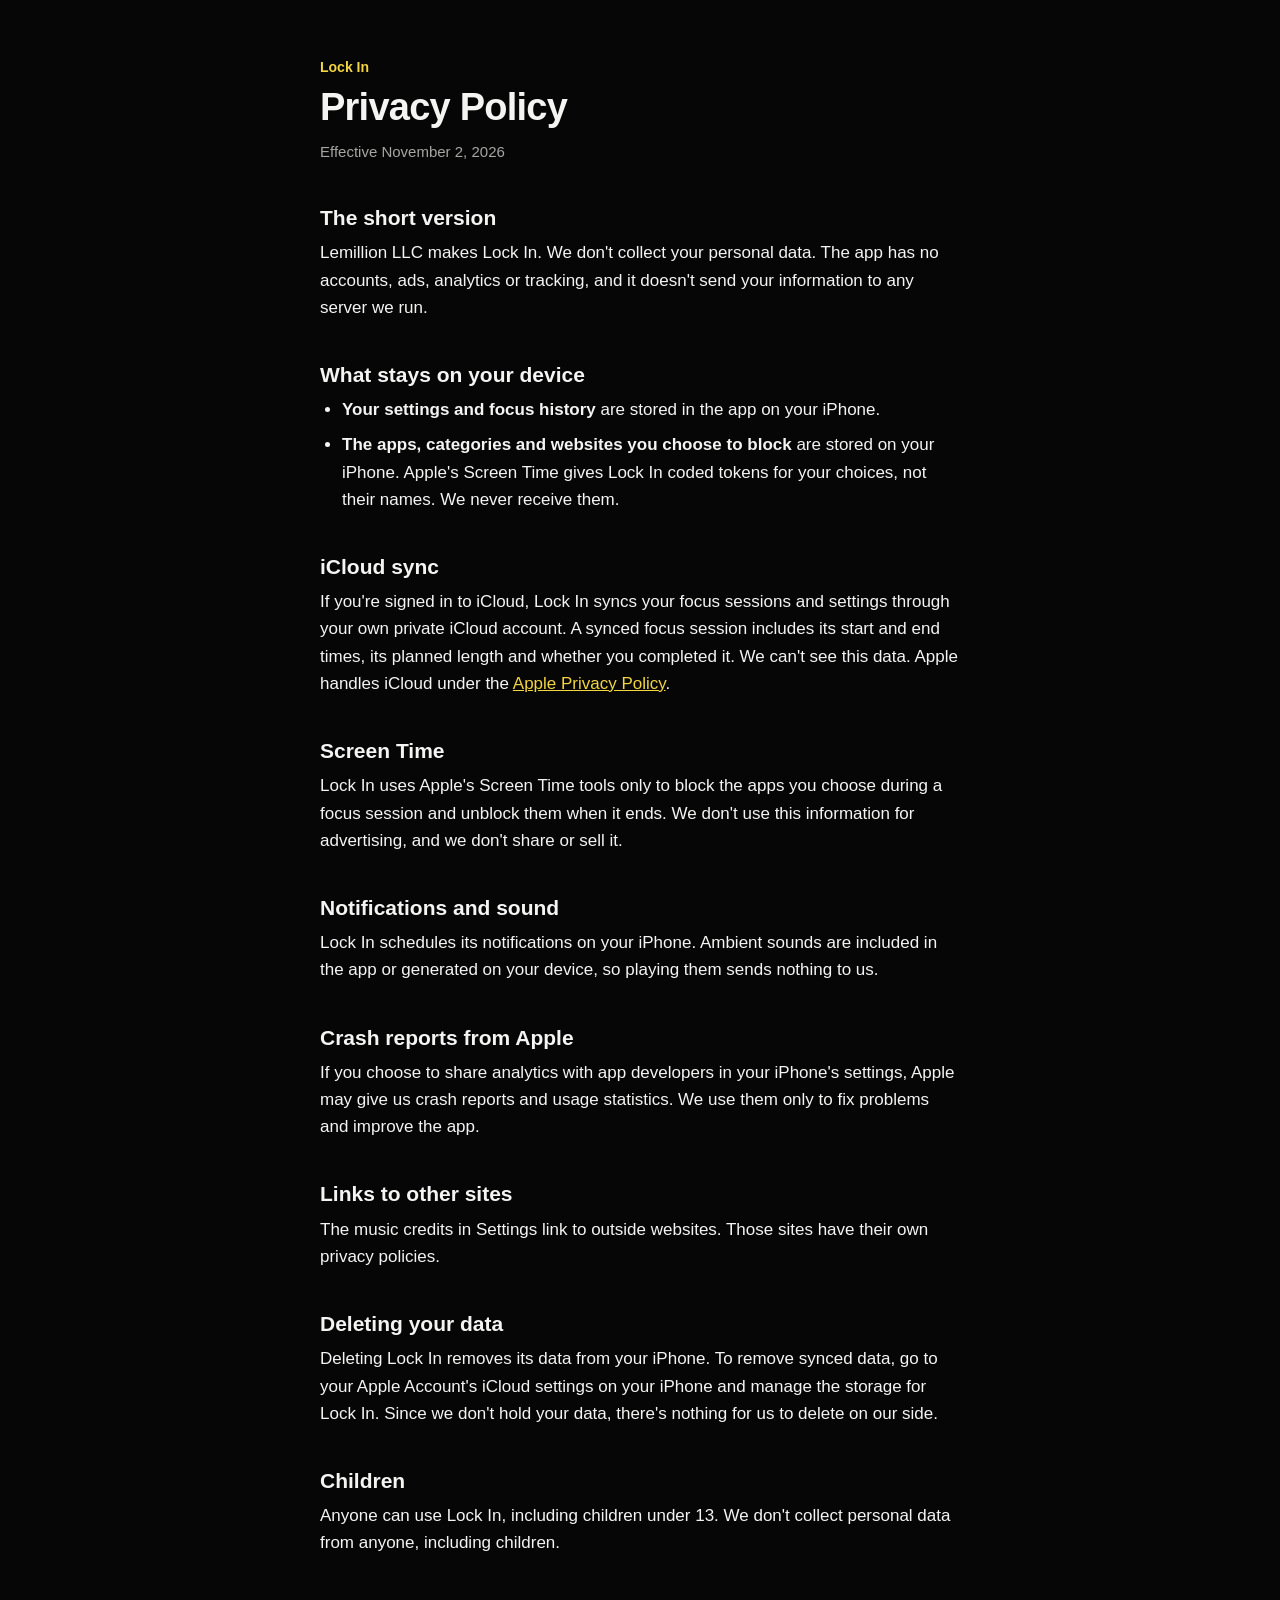
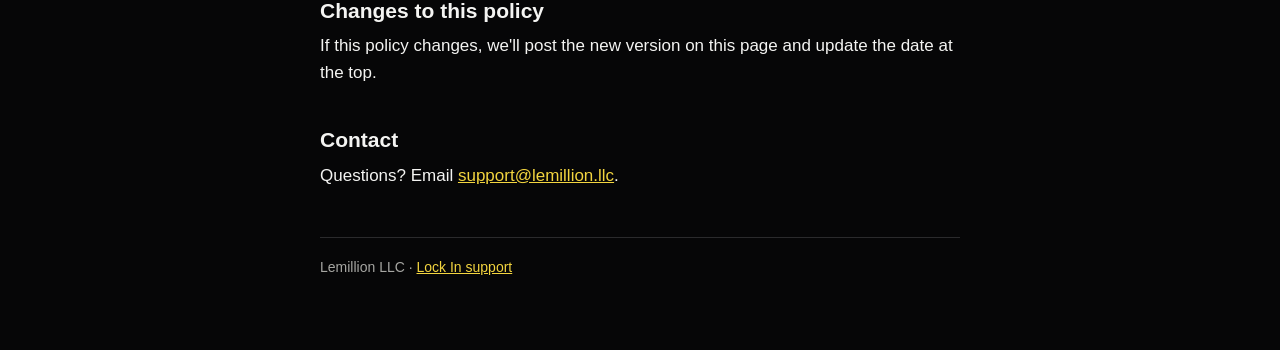
==== lockin/privacy/index.html @ cf345d86 "Add Lock In privacy policy and support pages Co-Authored-By: Claude Opus 5.5 <noreply@anthropic.com>" ====
<!doctype html>
<html lang="en">
<head>
<meta charset="utf-8">
<meta name="viewport" content="width=device-width, initial-scale=1">
<title>Lock In Privacy Policy</title>
<meta name="description" content="How the Lock In focus timer handles your data.">
<link rel="stylesheet" href="../style.css">
</head>
<body>
<main>
<p class="app">Lock In</p>
<h1>Privacy Policy</h1>
<p class="note">Effective November 2, 2026</p>

<h2>The short version</h2>
<p>Lemillion LLC makes Lock In. We don't collect your personal data. The app has no accounts, ads, analytics or tracking, and it doesn't send your information to any server we run.</p>

<h2>What stays on your device</h2>
<ul>
<li><strong>Your settings and focus history</strong> are stored in the app on your iPhone.</li>
<li><strong>The apps, categories and websites you choose to block</strong> are stored on your iPhone. Apple's Screen Time gives Lock In coded tokens for your choices, not their names. We never receive them.</li>
</ul>

<h2>iCloud sync</h2>
<p>If you're signed in to iCloud, Lock In syncs your focus sessions and settings through your own private iCloud account. A synced focus session includes its start and end times, its planned length and whether you completed it. We can't see this data. Apple handles iCloud under the <a href="https://www.apple.com/legal/privacy/">Apple Privacy Policy</a>.</p>

<h2>Screen Time</h2>
<p>Lock In uses Apple's Screen Time tools only to block the apps you choose during a focus session and unblock them when it ends. We don't use this information for advertising, and we don't share or sell it.</p>

<h2>Notifications and sound</h2>
<p>Lock In schedules its notifications on your iPhone. Ambient sounds are included in the app or generated on your device, so playing them sends nothing to us.</p>

<h2>Crash reports from Apple</h2>
<p>If you choose to share analytics with app developers in your iPhone's settings, Apple may give us crash reports and usage statistics. We use them only to fix problems and improve the app.</p>

<h2>Links to other sites</h2>
<p>The music credits in Settings link to outside websites. Those sites have their own privacy policies.</p>

<h2>Deleting your data</h2>
<p>Deleting Lock In removes its data from your iPhone. To remove synced data, go to your Apple Account's iCloud settings on your iPhone and manage the storage for Lock In. Since we don't hold your data, there's nothing for us to delete on our side.</p>

<h2>Children</h2>
<p>Anyone can use Lock In, including children under 13. We don't collect personal data from anyone, including children.</p>

<h2>Changes to this policy</h2>
<p>If this policy changes, we'll post the new version on this page and update the date at the top.</p>

<h2>Contact</h2>
<p>Questions? Email <a href="mailto:support@lemillion.llc">support@lemillion.llc</a>.</p>

<footer>Lemillion LLC · <a href="../support/">Lock In support</a></footer>
</main>
</body>
</html>
---- lockin/style.css ----
:root {
  --bg: #060607;
  --text: #f4f4f2;
  --muted: #a6a6a2;
  --line: #2a2a2c;
  --accent: #f3d53f;
}
* { box-sizing: border-box; }
html { -webkit-text-size-adjust: 100%; }
body {
  margin: 0;
  background: var(--bg);
  color: var(--text);
  font: 17px/1.6 -apple-system, BlinkMacSystemFont, "Helvetica Neue", Arial, sans-serif;
}
main { max-width: 680px; margin: 0 auto; padding: 56px 20px 72px; }
.app { margin: 0 0 8px; color: var(--accent); font-size: 14px; font-weight: 600; }
h1 { margin: 0; font-size: 38px; line-height: 1.15; letter-spacing: -0.02em; }
.note { margin: 10px 0 0; color: var(--muted); font-size: 15px; }
h2 { margin: 40px 0 8px; font-size: 21px; line-height: 1.3; }
p, ul { margin: 0 0 14px; }
ul { padding-left: 22px; }
li { margin-bottom: 8px; }
a { color: var(--accent); overflow-wrap: anywhere; }
footer { margin-top: 48px; padding-top: 18px; border-top: 1px solid var(--line); color: var(--muted); font-size: 14px; }
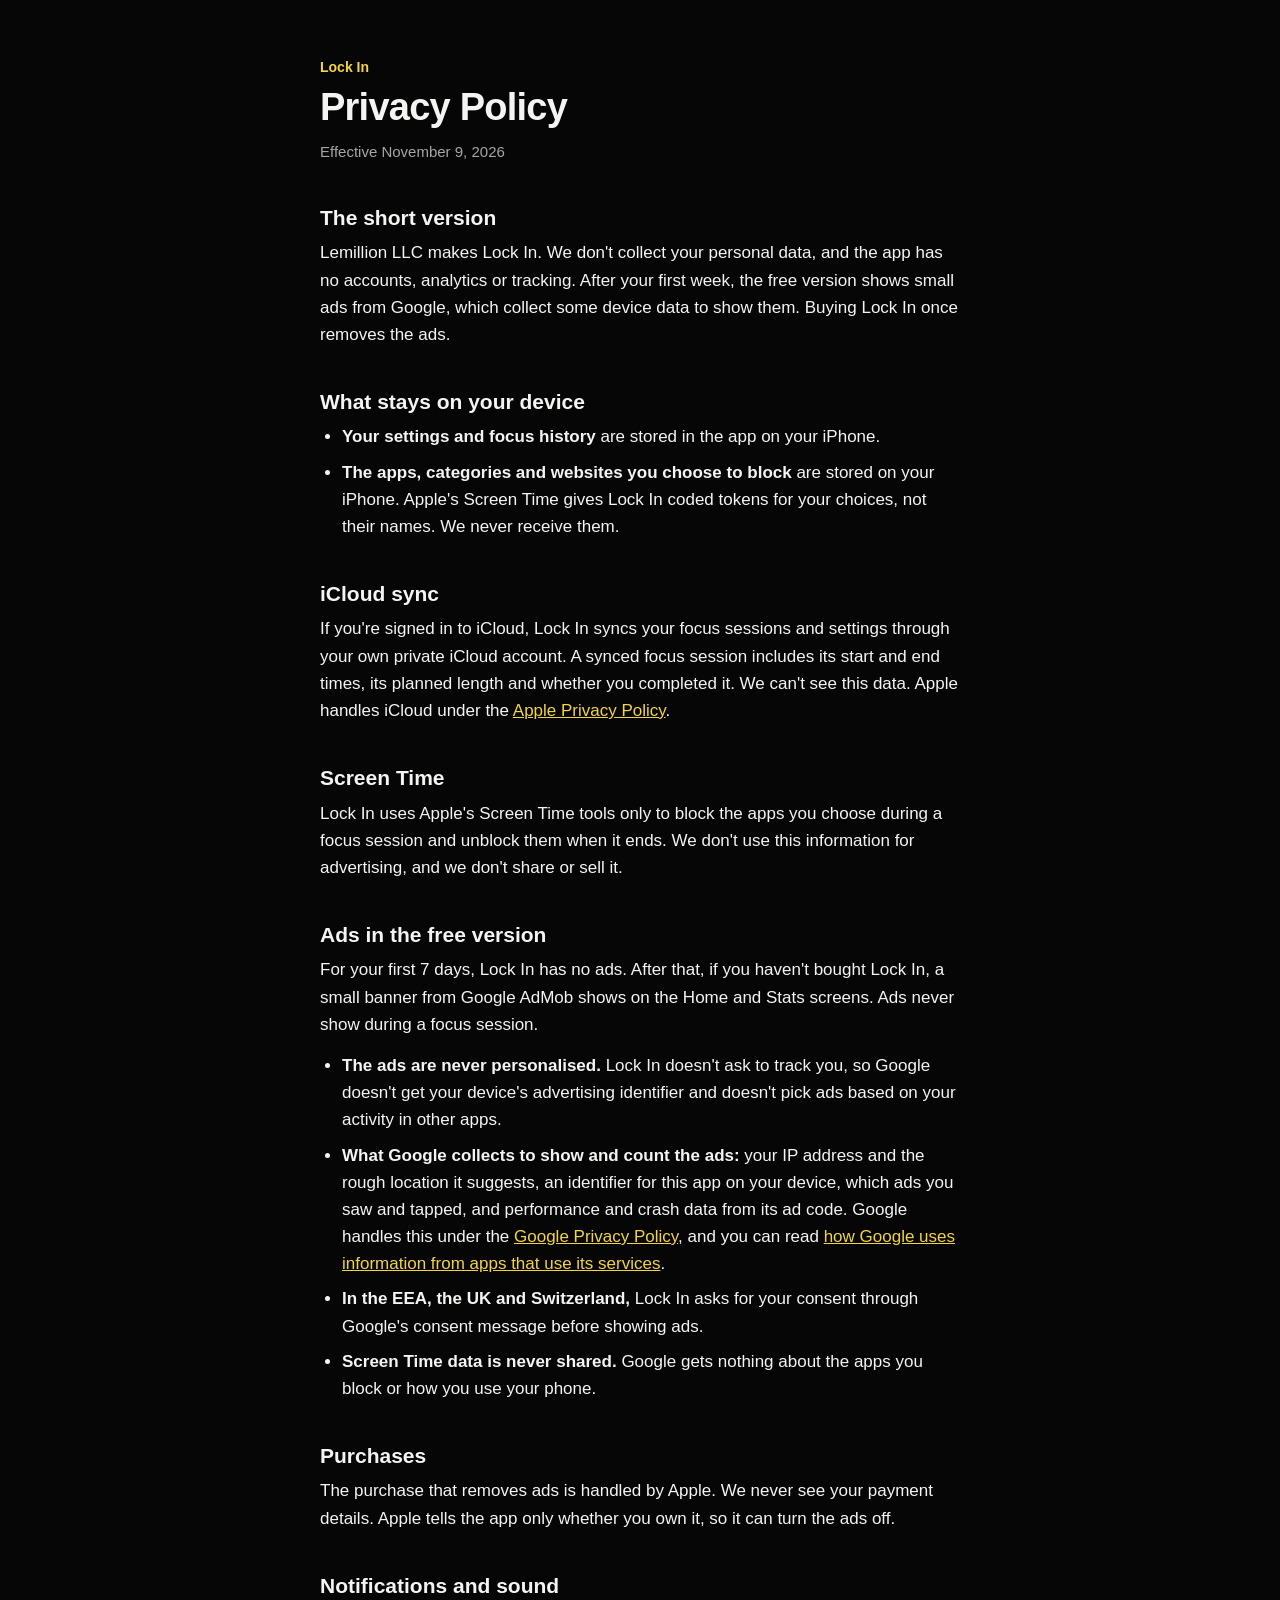
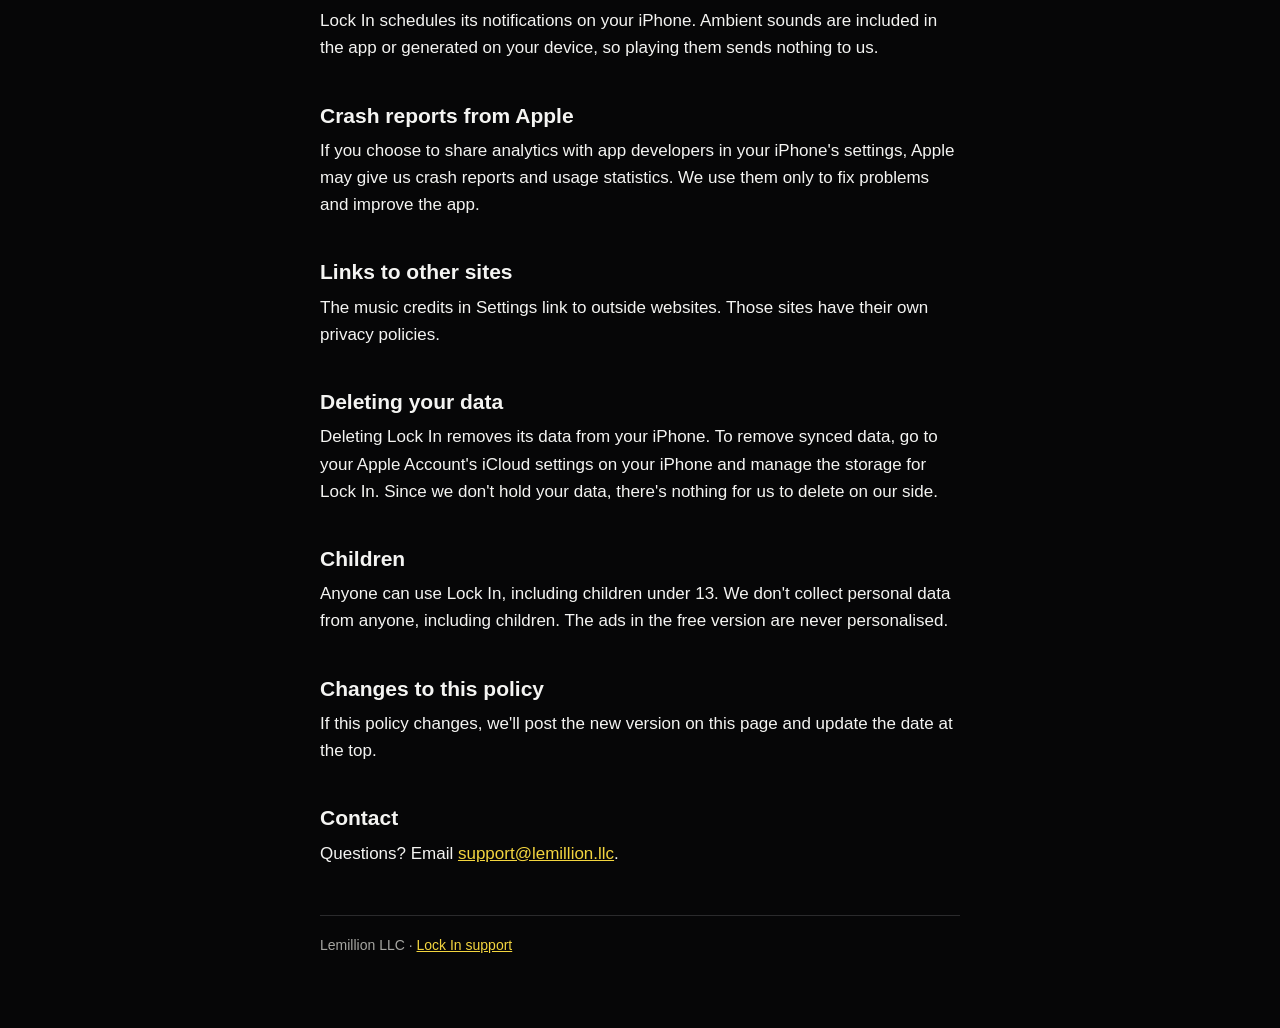
==== commit 15b0b13a: "Add app-ads.txt and cover ads and purchases in the Lock In privacy and support pages Co-Authored-By:" ====
--- a/lockin/privacy/index.html
+++ b/lockin/privacy/index.html
@@ -11,10 +11,10 @@
 <main>
 <p class="app">Lock In</p>
 <h1>Privacy Policy</h1>
-<p class="note">Effective November 2, 2026</p>
+<p class="note">Effective November 9, 2026</p>
 
 <h2>The short version</h2>
-<p>Lemillion LLC makes Lock In. We don't collect your personal data. The app has no accounts, ads, analytics or tracking, and it doesn't send your information to any server we run.</p>
+<p>Lemillion LLC makes Lock In. We don't collect your personal data, and the app has no accounts, analytics or tracking. After your first week, the free version shows small ads from Google, which collect some device data to show them. Buying Lock In once removes the ads.</p>
 
 <h2>What stays on your device</h2>
 <ul>
@@ -27,6 +27,18 @@
 
 <h2>Screen Time</h2>
 <p>Lock In uses Apple's Screen Time tools only to block the apps you choose during a focus session and unblock them when it ends. We don't use this information for advertising, and we don't share or sell it.</p>
+
+<h2>Ads in the free version</h2>
+<p>For your first 7 days, Lock In has no ads. After that, if you haven't bought Lock In, a small banner from Google AdMob shows on the Home and Stats screens. Ads never show during a focus session.</p>
+<ul>
+<li><strong>The ads are never personalised.</strong> Lock In doesn't ask to track you, so Google doesn't get your device's advertising identifier and doesn't pick ads based on your activity in other apps.</li>
+<li><strong>What Google collects to show and count the ads:</strong> your IP address and the rough location it suggests, an identifier for this app on your device, which ads you saw and tapped, and performance and crash data from its ad code. Google handles this under the <a href="https://policies.google.com/privacy">Google Privacy Policy</a>, and you can read <a href="https://policies.google.com/technologies/partner-sites">how Google uses information from apps that use its services</a>.</li>
+<li><strong>In the EEA, the UK and Switzerland,</strong> Lock In asks for your consent through Google's consent message before showing ads.</li>
+<li><strong>Screen Time data is never shared.</strong> Google gets nothing about the apps you block or how you use your phone.</li>
+</ul>
+
+<h2>Purchases</h2>
+<p>The purchase that removes ads is handled by Apple. We never see your payment details. Apple tells the app only whether you own it, so it can turn the ads off.</p>
 
 <h2>Notifications and sound</h2>
 <p>Lock In schedules its notifications on your iPhone. Ambient sounds are included in the app or generated on your device, so playing them sends nothing to us.</p>
@@ -41,7 +53,7 @@
 <p>Deleting Lock In removes its data from your iPhone. To remove synced data, go to your Apple Account's iCloud settings on your iPhone and manage the storage for Lock In. Since we don't hold your data, there's nothing for us to delete on our side.</p>
 
 <h2>Children</h2>
-<p>Anyone can use Lock In, including children under 13. We don't collect personal data from anyone, including children.</p>
+<p>Anyone can use Lock In, including children under 13. We don't collect personal data from anyone, including children. The ads in the free version are never personalised.</p>
 
 <h2>Changes to this policy</h2>
 <p>If this policy changes, we'll post the new version on this page and update the date at the top.</p>
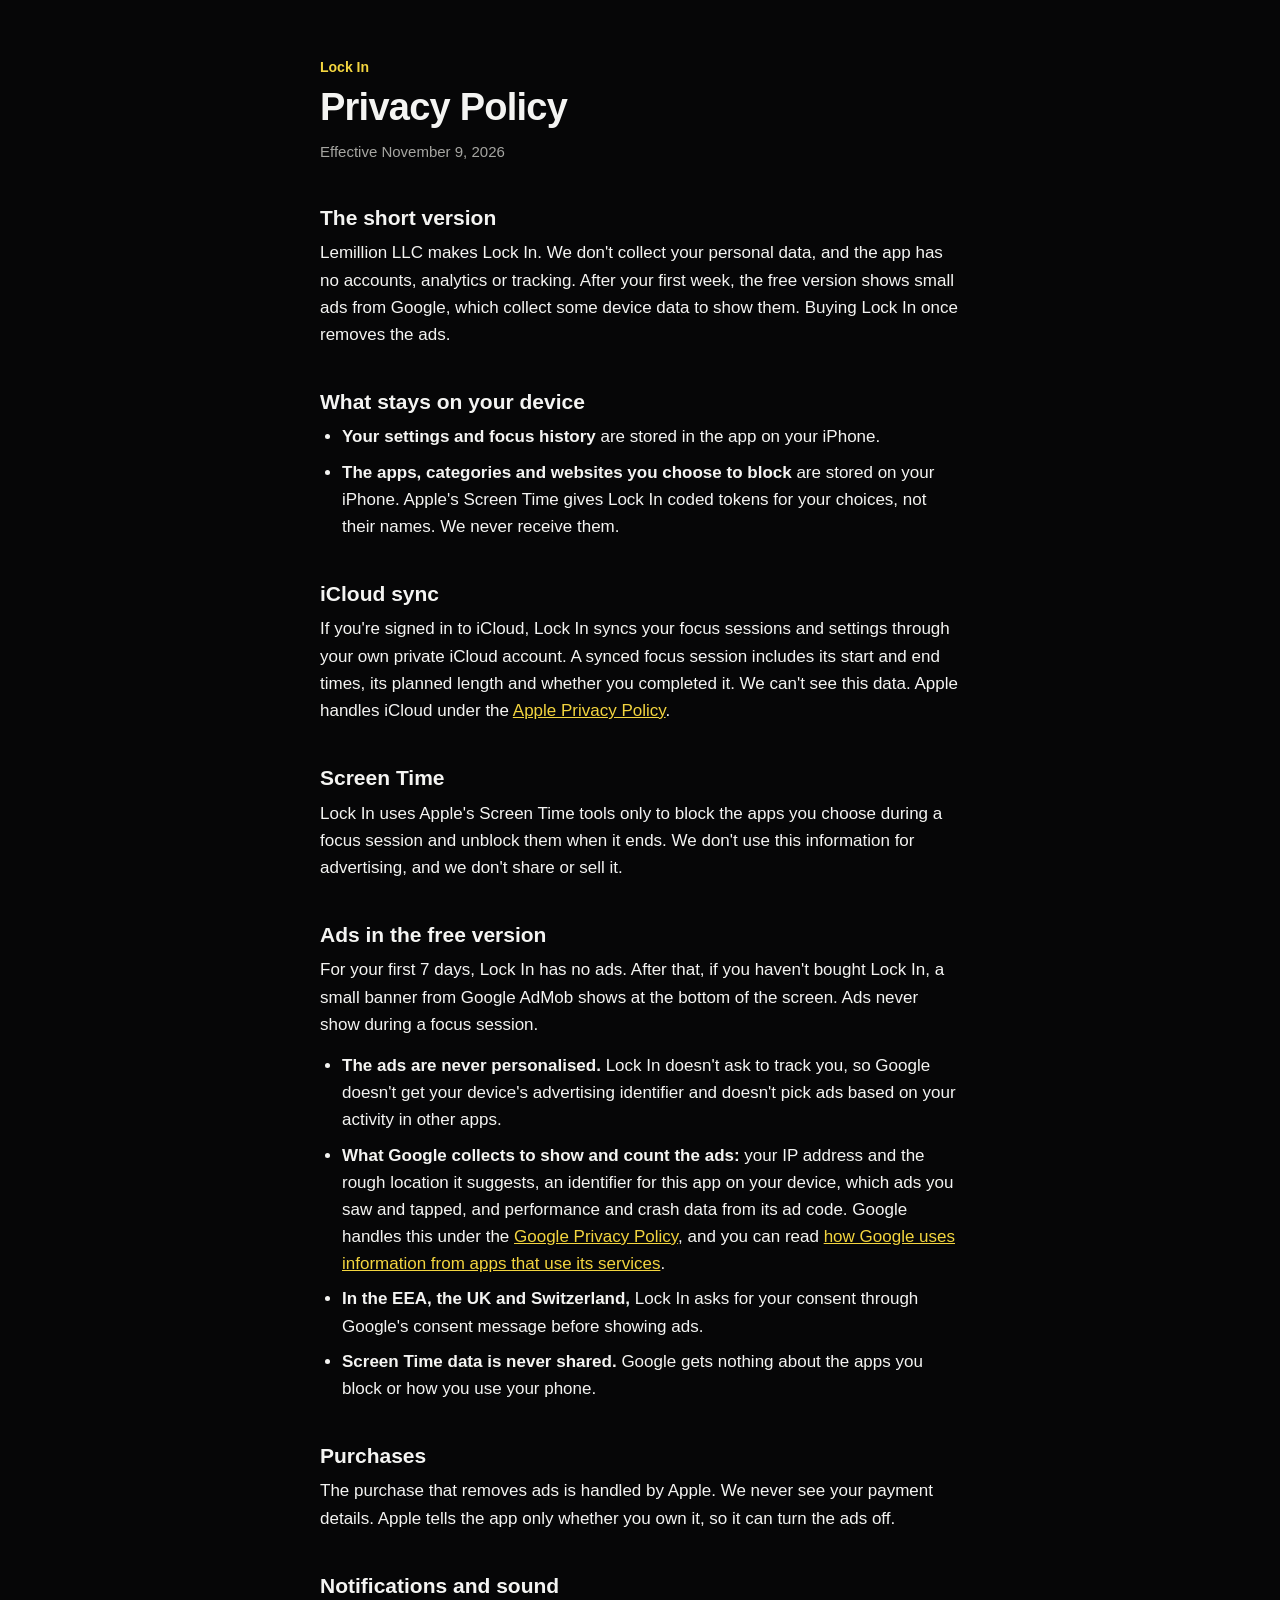
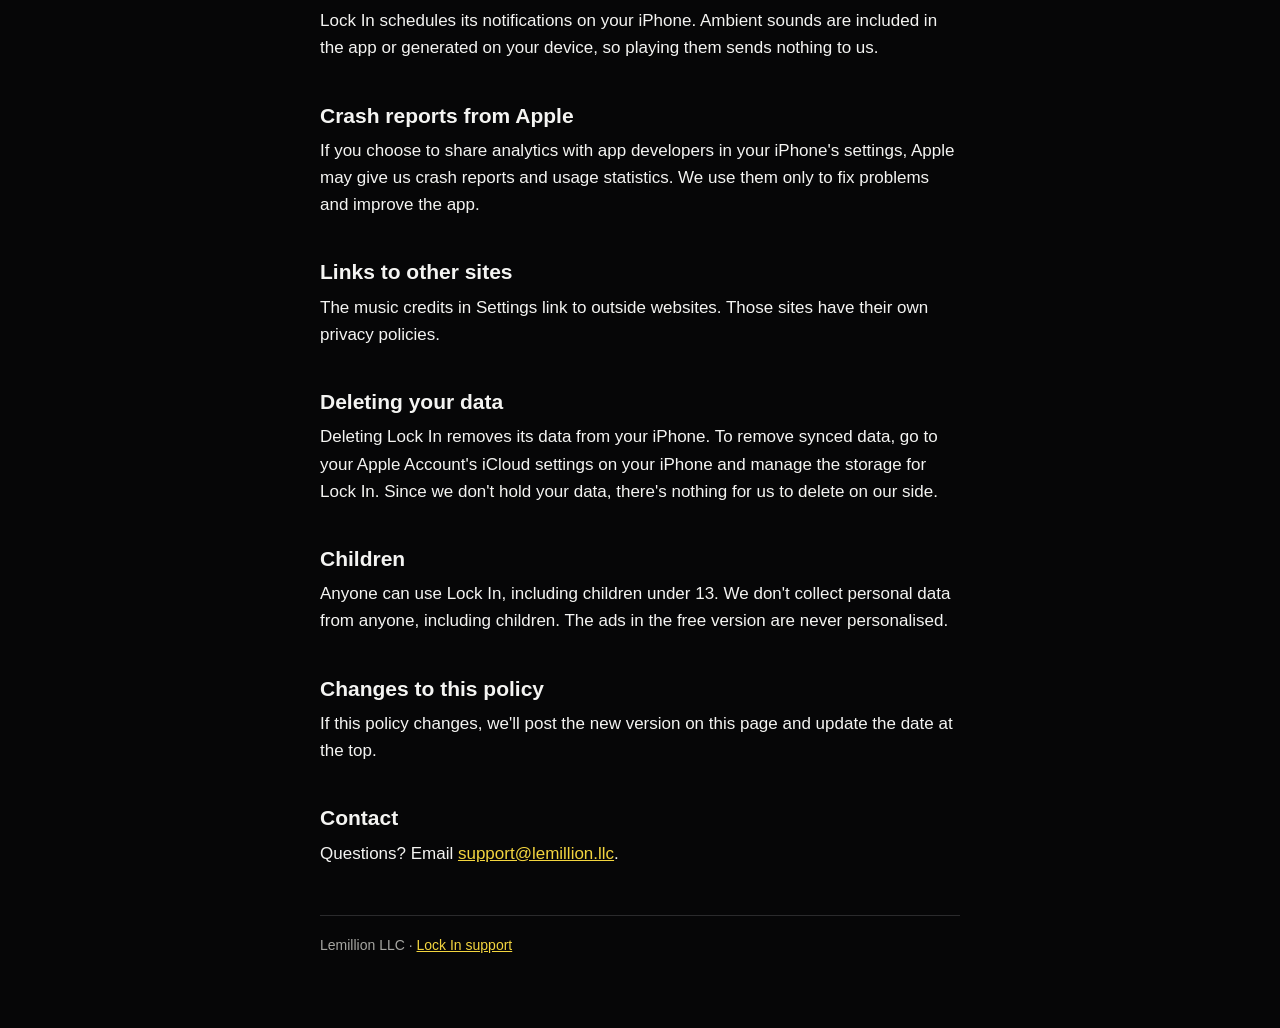
==== commit af71878e: "Lock In: the ad banner now shows at the bottom of every screen Co-Authored-By: Claude Opus 5.5 <nore" ====
--- a/lockin/privacy/index.html
+++ b/lockin/privacy/index.html
@@ -29,7 +29,7 @@
 <p>Lock In uses Apple's Screen Time tools only to block the apps you choose during a focus session and unblock them when it ends. We don't use this information for advertising, and we don't share or sell it.</p>
 
 <h2>Ads in the free version</h2>
-<p>For your first 7 days, Lock In has no ads. After that, if you haven't bought Lock In, a small banner from Google AdMob shows on the Home and Stats screens. Ads never show during a focus session.</p>
+<p>For your first 7 days, Lock In has no ads. After that, if you haven't bought Lock In, a small banner from Google AdMob shows at the bottom of the screen. Ads never show during a focus session.</p>
 <ul>
 <li><strong>The ads are never personalised.</strong> Lock In doesn't ask to track you, so Google doesn't get your device's advertising identifier and doesn't pick ads based on your activity in other apps.</li>
 <li><strong>What Google collects to show and count the ads:</strong> your IP address and the rough location it suggests, an identifier for this app on your device, which ads you saw and tapped, and performance and crash data from its ad code. Google handles this under the <a href="https://policies.google.com/privacy">Google Privacy Policy</a>, and you can read <a href="https://policies.google.com/technologies/partner-sites">how Google uses information from apps that use its services</a>.</li>
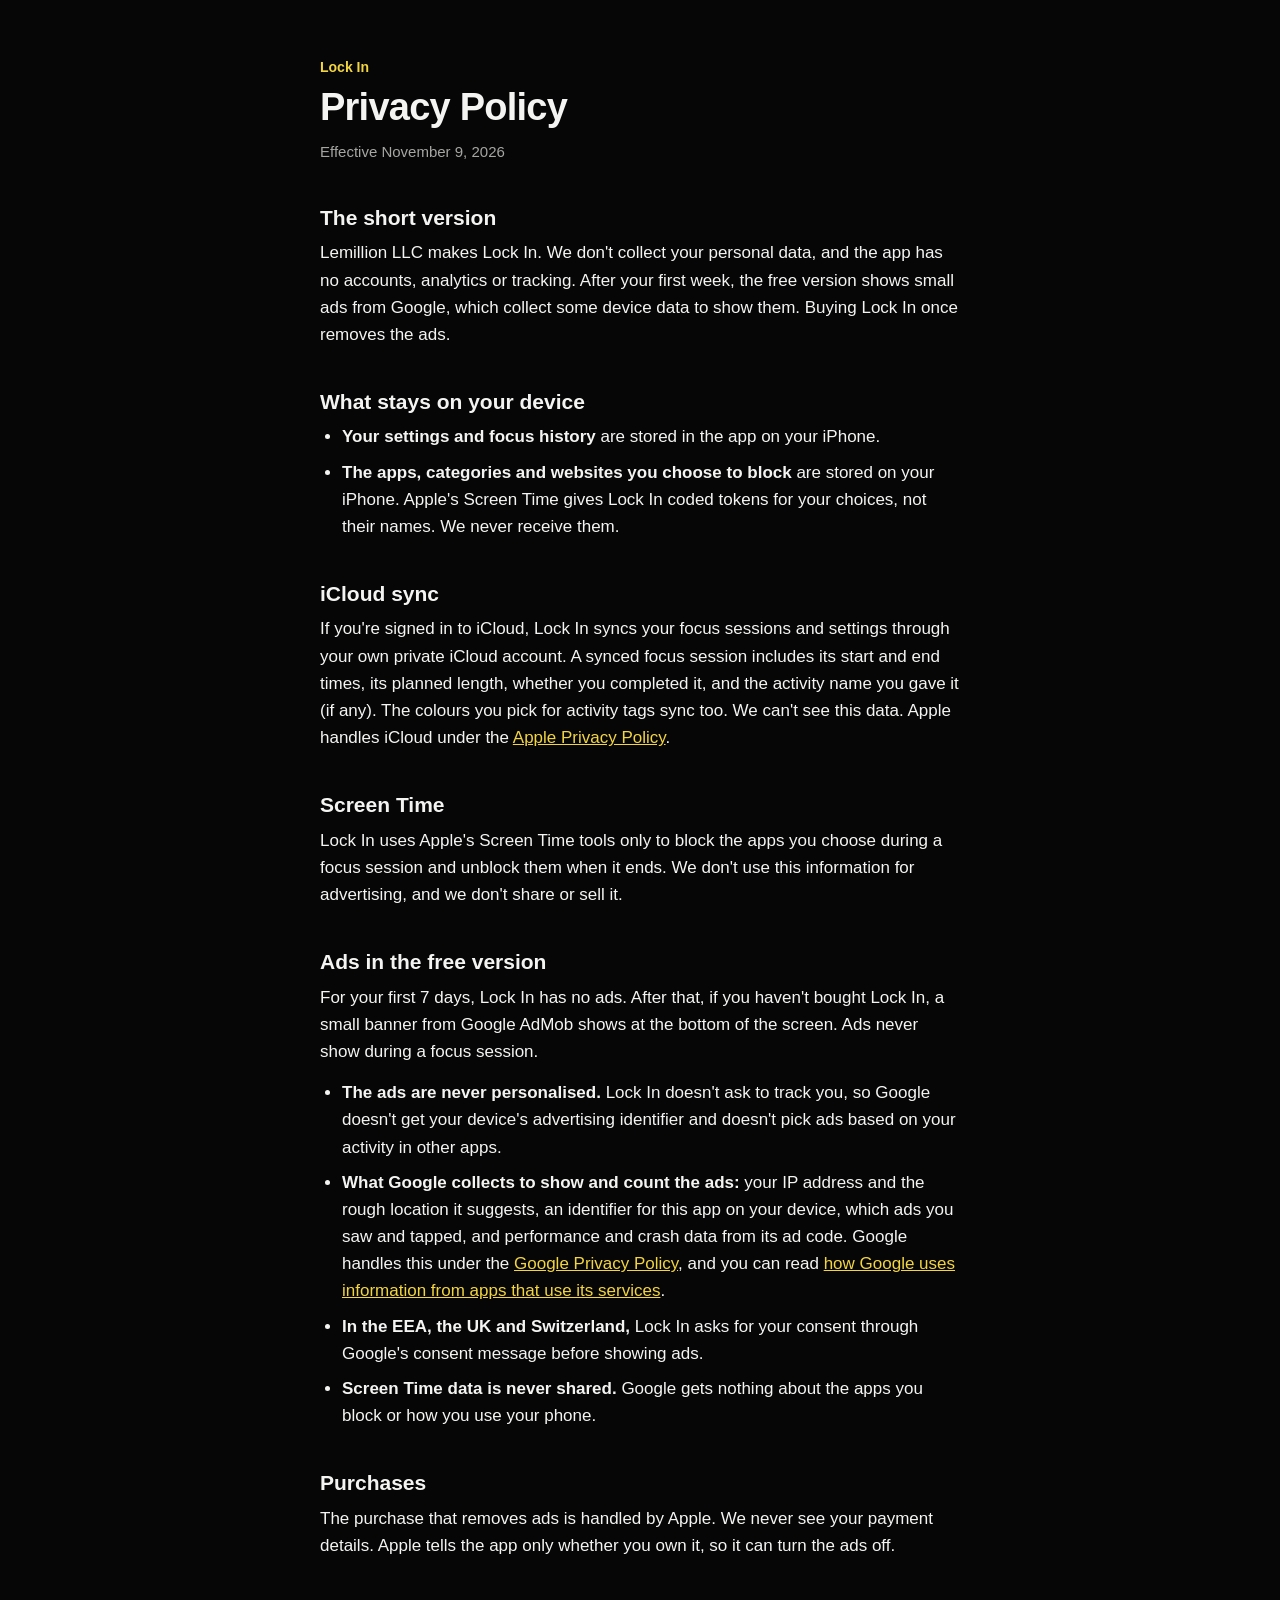
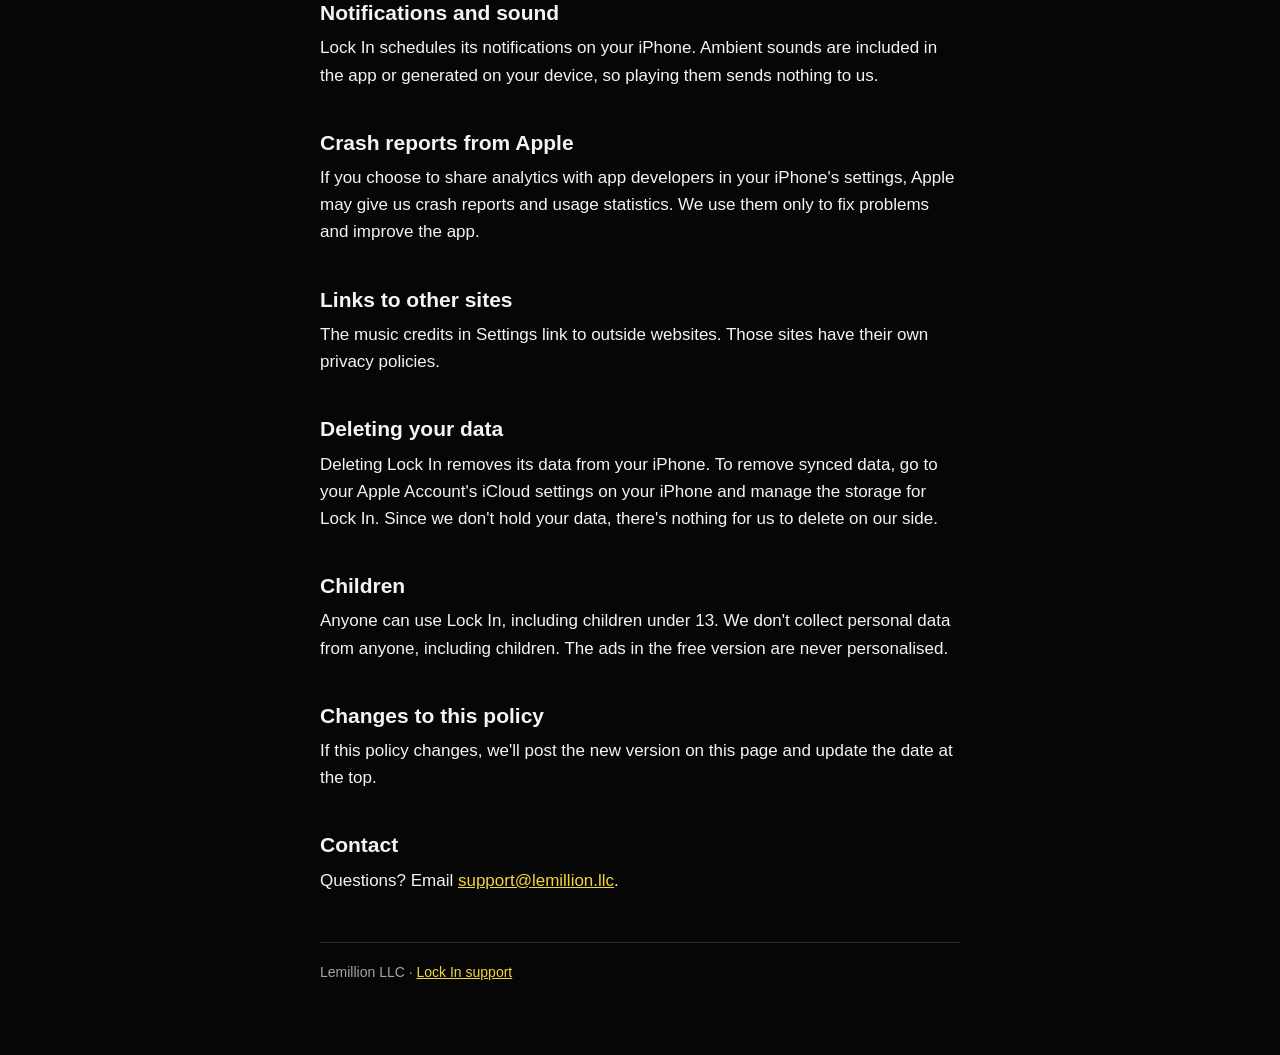
==== commit 48e79b51: "Serve the company page here, and note that activity names sync over iCloud lemillion.llc returns to " ====
--- a/lockin/privacy/index.html
+++ b/lockin/privacy/index.html
@@ -23,7 +23,7 @@
 </ul>
 
 <h2>iCloud sync</h2>
-<p>If you're signed in to iCloud, Lock In syncs your focus sessions and settings through your own private iCloud account. A synced focus session includes its start and end times, its planned length and whether you completed it. We can't see this data. Apple handles iCloud under the <a href="https://www.apple.com/legal/privacy/">Apple Privacy Policy</a>.</p>
+<p>If you're signed in to iCloud, Lock In syncs your focus sessions and settings through your own private iCloud account. A synced focus session includes its start and end times, its planned length, whether you completed it, and the activity name you gave it (if any). The colours you pick for activity tags sync too. We can't see this data. Apple handles iCloud under the <a href="https://www.apple.com/legal/privacy/">Apple Privacy Policy</a>.</p>
 
 <h2>Screen Time</h2>
 <p>Lock In uses Apple's Screen Time tools only to block the apps you choose during a focus session and unblock them when it ends. We don't use this information for advertising, and we don't share or sell it.</p>
